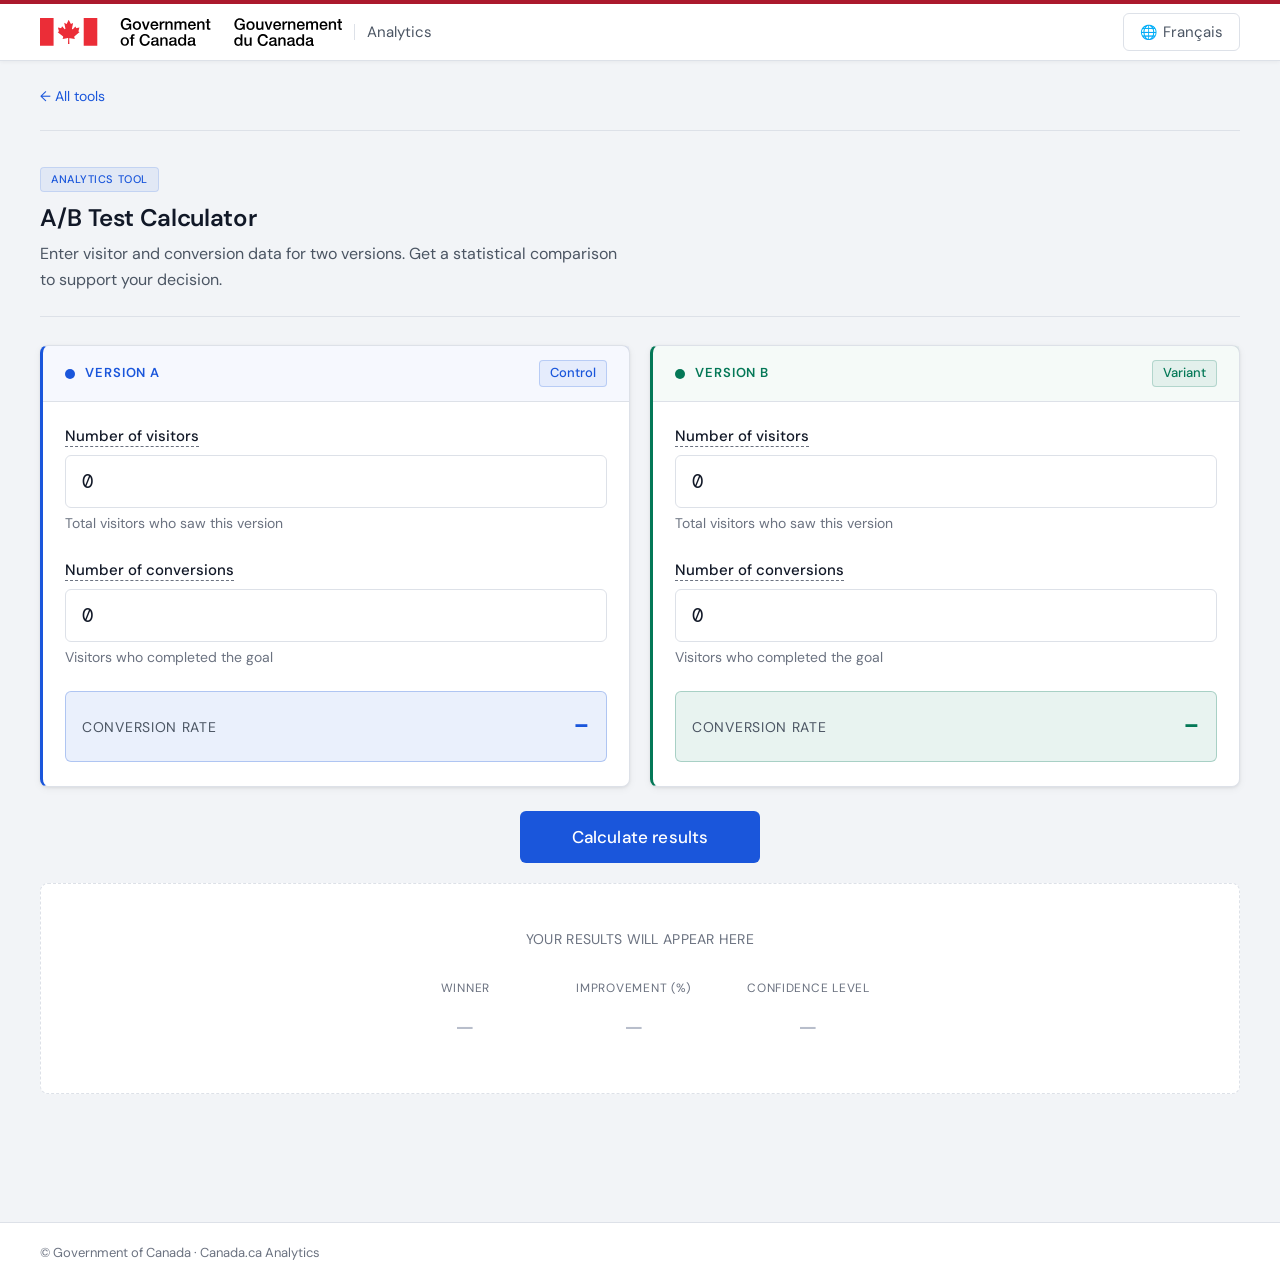
==== ab-test-calculator.html @ 102e7cdc "Added home page and improved accessibility" ====
<!doctype html>
<html lang="en" data-lang="en">
<head>
  <meta charset="utf-8"/>
  <meta name="viewport" content="width=device-width, initial-scale=1"/>
  <title>A/B Test Calculator — Canada.ca Analytics</title>
  <link rel="preconnect" href="https://fonts.googleapis.com">
  <link href="https://fonts.googleapis.com/css2?family=DM+Sans:ital,opsz,wght@0,9..40,300;0,9..40,400;0,9..40,500;0,9..40,600;0,9..40,700;1,9..40,400&family=DM+Mono:wght@400;500&display=swap" rel="stylesheet">
  <style>
    :root {
      --bg:           #f2f4f7;
      --surface:      #ffffff;
      --surface-2:    #f7f8fa;
      --surface-3:    #edf0f4;
      --border:       #dde1e8;
      --border-hover: #b8becb;
      --ink:          #111827;
      --ink-2:        #4b5563;
      --ink-3:        #6b7280;
      --brand:        #1a56db;
      --brand-dim:    rgba(26,86,219,.07);
      --brand-glow:   rgba(26,86,219,.2);
      --green:        #047857;
      --green-dim:    rgba(4,120,87,.07);
      --red:          #dc2626;
      --red-dim:      rgba(220,38,38,.07);
      --focus:        rgba(26,86,219,.25);
      --shadow-card:  0 1px 3px rgba(0,0,0,.07), 0 2px 8px rgba(0,0,0,.05);
      --tooltip-bg:   #ffffff;
      --tooltip-bdr:  #dde1e8;
      --tooltip-ink:        #4b5563;
      --tooltip-ink-strong: #111827;
      --canada-red:   #ab192d;
      --radius-sm: 4px;
      --radius-md: 6px;
      --radius-lg: 8px;
      --font:      'DM Sans', system-ui, sans-serif;
      --mono:      'DM Mono', ui-monospace, monospace;
      --tr:        140ms cubic-bezier(.2,.8,.4,1);
    }

    *, *::before, *::after { box-sizing: border-box; margin: 0; padding: 0; }
    html, body {
      background: var(--bg); color: var(--ink);
      font-family: var(--font); font-size: 18px; line-height: 1.6;
      min-height: 100vh; -webkit-font-smoothing: antialiased;
    }

    /* ── Site bar ── */
    .site-bar {
      background: var(--surface);
      border-top: 4px solid var(--canada-red);
      border-bottom: 1px solid var(--border);
      position: sticky; top: 0; z-index: 200;
      box-shadow: 0 1px 4px rgba(0,0,0,.05);
    }
    .site-bar-inner {
      padding: 0 40px;
      height: 56px; display: flex; align-items: center; justify-content: space-between; gap: 16px;
    }
    .site-wordmark { display: flex; align-items: center; gap: 12px; text-decoration: none; }
    .site-wordmark-img { height: 28px; width: auto; display: block; flex-shrink: 0; }
    .site-name-divider { width: 1px; height: 16px; background: var(--border); flex-shrink: 0; }
    .site-name-secondary { font-size: 15px; font-weight: 400; color: var(--ink-2); white-space: nowrap; }

    /* ── Layout ── */
    .container { padding: 0 40px 72px; }

    /* ── Controls ── */
    .controls { display: flex; align-items: center; gap: 8px; flex-shrink: 0; }
    .toggle-btn {
      display: inline-flex; align-items: center; gap: 6px; padding: 8px 16px;
      background: var(--surface); border: 1px solid var(--border); border-radius: var(--radius-md);
      color: var(--ink-2); font-family: var(--font); font-size: 15px; font-weight: 400;
      cursor: pointer; user-select: none; white-space: nowrap;
      transition: background var(--tr), border-color var(--tr), color var(--tr);
    }
    .toggle-btn:hover { background: var(--surface-3); border-color: var(--border-hover); color: var(--ink); }
    .toggle-btn:focus { outline: none; box-shadow: 0 0 0 3px var(--focus); }

    /* Lang label swap */
    #lang-toggle .lbl-to-fr { display: inline; }
    #lang-toggle .lbl-to-en { display: none; }
    [data-lang="fr"] #lang-toggle .lbl-to-fr { display: none; }
    [data-lang="fr"] #lang-toggle .lbl-to-en { display: inline; }

    /* ── i18n ── */
    [data-i18n-fr] { display: none !important; }
    [data-lang="fr"] [data-i18n-en] { display: none !important; }
    [data-lang="fr"] [data-i18n-fr] { display: revert !important; }

    /* ── Breadcrumb ── */
    .breadcrumb { padding: 20px 0; margin-bottom: 32px; border-bottom: 1px solid var(--border); }
    .breadcrumb a {
      font-size: 14px; font-weight: 400; color: var(--brand);
      text-decoration: none; display: inline-flex; align-items: center; gap: 5px;
    }
    .breadcrumb a:hover { text-decoration: underline; }
    .breadcrumb a:focus { outline: 2px solid var(--brand); outline-offset: 2px; border-radius: 2px; }

    /* ── Tool section ── */
    .tool-section { margin-bottom: 56px; }
    .tool-section-header {
      margin-bottom: 28px; padding-bottom: 24px;
      border-bottom: 1px solid var(--border);
    }
    .tool-tag {
      display: inline-block;
      font-size: 11px; font-weight: 500;
      color: var(--brand); background: var(--brand-dim);
      padding: 3px 10px; border-radius: var(--radius-sm);
      border: 1px solid rgba(26,86,219,.15);
      letter-spacing: .05em; text-transform: uppercase;
      margin-bottom: 12px;
    }
    .tool-section-header h1 {
      font-size: 24px; font-weight: 600; color: var(--ink);
      letter-spacing: -.015em; margin-bottom: 8px; line-height: 1.2;
    }
    .tool-section-header p {
      font-size: 16px; font-weight: 400; color: var(--ink-2);
      max-width: 580px; line-height: 1.6; margin: 0;
    }

    /* ── Card ── */
    .card {
      background: var(--surface); border: 1px solid var(--border);
      border-radius: var(--radius-lg); box-shadow: var(--shadow-card); overflow: visible;
      transition: border-color var(--tr);
    }
    .card:hover { border-color: var(--border-hover); }
    .card-header {
      display: flex; align-items: center; gap: 10px;
      padding: 16px 24px; border-bottom: 1px solid var(--border);
      background: var(--surface-2);
      border-radius: var(--radius-lg) var(--radius-lg) 0 0;
    }
    .card-icon { width: 28px; height: 28px; border-radius: var(--radius-sm); display: flex; align-items: center; justify-content: center; font-size: 14px; flex-shrink: 0; }
    .card-icon.blue  { background: var(--brand-dim); color: var(--brand); }
    .card-icon.green { background: var(--green-dim); color: var(--green); }
    .card-icon.gray  { background: var(--surface-3); color: var(--ink-2); }
    .card-title { font-size: 15px; font-weight: 500; color: var(--ink); letter-spacing: .005em; }
    .card-body { padding: 24px; }

    /* ── Grids ── */
    .versions-grid { display: grid; gap: 20px; }
    @media (min-width: 720px) { .versions-grid { grid-template-columns: 1fr 1fr; } }

    /* ── Version cards ── */
    .version-card {
      background: var(--surface); border: 1px solid var(--border);
      border-radius: var(--radius-lg); overflow: visible; box-shadow: var(--shadow-card);
      transition: border-color var(--tr);
    }
    .version-card:hover { border-color: var(--border-hover); }
    .version-card.version-a { border-left: 3px solid var(--brand); }
    .version-card.version-b { border-left: 3px solid var(--green); }
    .version-card.version-a .version-bar { background: rgba(26,86,219,.04); border-bottom: 1px solid var(--border); }
    .version-card.version-b .version-bar { background: rgba(4,120,87,.04); border-bottom: 1px solid var(--border); }
    .version-bar { padding: 14px 22px; display: flex; align-items: center; gap: 10px; }
    .version-dot { width: 10px; height: 10px; border-radius: 50%; flex-shrink: 0; }
    .version-a .version-dot { background: var(--brand); }
    .version-b .version-dot { background: var(--green); }
    .version-label { font-size: 13px; font-weight: 600; letter-spacing: .07em; text-transform: uppercase; }
    .version-a .version-label { color: var(--brand); }
    .version-b .version-label { color: var(--green); }
    .version-tag {
      margin-left: auto; font-size: 13px; font-weight: 500;
      padding: 2px 10px; border-radius: var(--radius-sm);
      border: 1px solid transparent;
    }
    .version-a .version-tag { color: var(--brand); background: var(--brand-dim); border-color: rgba(26,86,219,.22); }
    .version-b .version-tag { color: var(--green); background: var(--green-dim); border-color: rgba(4,120,87,.22); }
    .version-fields { padding: 22px 22px 24px; }

    /* ── Fields ── */
    .field { margin-bottom: 24px; }
    .field:last-child { margin-bottom: 0; }
    .field-label { display: block; font-size: 15px; font-weight: 500; color: var(--ink); margin-bottom: 7px; }
    .field-hint  { display: block; font-size: 14px; font-weight: 400; color: var(--ink-3); margin-top: 6px; line-height: 1.4; }

    input[type=number] {
      width: 100%; padding: 13px 16px;
      background: var(--surface); border: 1.5px solid var(--border);
      border-radius: var(--radius-md); color: var(--ink);
      font-family: var(--mono); font-size: 19px;
      transition: border-color var(--tr), box-shadow var(--tr), background var(--tr);
      -moz-appearance: textfield;
    }
    input[type=number]::-webkit-inner-spin-button,
    input[type=number]::-webkit-outer-spin-button { -webkit-appearance: none; }
    input[type=number]:hover { border-color: var(--border-hover); }
    input[type=number]:focus { outline: none; border-color: var(--brand); background: #fff; box-shadow: 0 0 0 3px var(--focus); }
    input[type=number].err { border-color: rgba(220,38,38,.5); background: rgba(220,38,38,.03); box-shadow: 0 0 0 3px rgba(220,38,38,.12); }

    /* ── Rate badge ── */
    .rate-badge {
      display: flex; align-items: center; justify-content: space-between;
      margin-top: 18px; padding: 12px 16px; border-radius: var(--radius-md);
    }
    .version-a .rate-badge { background: rgba(26,86,219,.09); border: 1px solid rgba(26,86,219,.28); }
    .version-b .rate-badge { background: rgba(4,120,87,.09); border: 1px solid rgba(4,120,87,.28); }
    .rate-badge-label { font-size: 14px; font-weight: 400; color: var(--ink-2); text-transform: uppercase; letter-spacing: .05em; }
    .rate-badge-value { font-family: var(--mono); font-size: 28px; font-weight: 500; letter-spacing: -.01em; }
    .version-a .rate-badge-value { color: var(--brand); }
    .version-b .rate-badge-value { color: var(--green); }

    /* ── Calculate button ── */
    .btn-calculate-wrap { margin: 24px 0; text-align: center; }
    .btn-calculate {
      display: inline-flex; align-items: center; gap: 8px;
      padding: 15px 52px; background: var(--brand); color: #fff;
      border: none; border-radius: var(--radius-md);
      font-family: var(--font); font-size: 17px; font-weight: 500;
      cursor: pointer; letter-spacing: .01em;
      transition: background var(--tr), box-shadow var(--tr), transform 80ms;
    }
    .btn-calculate:hover { background: #1446b8; box-shadow: 0 2px 12px rgba(26,86,219,.3); }
    .btn-calculate:active { transform: scale(.98); }
    .btn-calculate:focus { outline: none; box-shadow: 0 0 0 3px var(--focus); }

    /* ── Results placeholder ── */
    .results-placeholder {
      background: var(--surface); border: 1px dashed var(--border);
      border-radius: var(--radius-lg); padding: 44px 32px; text-align: center;
    }
    .placeholder-title { font-size: 14px; font-weight: 400; color: var(--ink-3); margin-bottom: 28px; letter-spacing: .02em; text-transform: uppercase; }
    .placeholder-metrics { display: flex; justify-content: center; gap: 56px; flex-wrap: wrap; }
    .placeholder-metric { display: flex; flex-direction: column; align-items: center; gap: 10px; min-width: 110px; }
    .pm-label { font-size: 12px; font-weight: 400; color: var(--ink-3); text-transform: uppercase; letter-spacing: .06em; }
    .pm-value { font-family: var(--mono); font-size: 26px; font-weight: 400; color: var(--border-hover); }

    /* ── Winner block ── */
    .winner-block { border-radius: var(--radius-md); padding: 18px 22px; margin-bottom: 20px; display: flex; align-items: flex-start; gap: 16px; }
    .winner-block.tie            { background: var(--surface-3); border: 1px solid var(--border); }
    .winner-block.version-a-wins { background: var(--brand-dim); border: 1px solid rgba(26,86,219,.2); }
    .winner-block.version-b-wins { background: var(--green-dim); border: 1px solid rgba(4,120,87,.2); }
    .winner-icon { font-size: 24px; flex-shrink: 0; margin-top: 2px; }
    .winner-name { font-size: 19px; font-weight: 600; color: var(--ink); line-height: 1.3; }
    .winner-desc { font-size: 15px; font-weight: 400; color: var(--ink-2); margin-top: 4px; }

    /* ── Result rows ── */
    .result-row { display: flex; align-items: center; justify-content: space-between; padding: 15px 0; border-bottom: 1px solid var(--border); gap: 16px; }
    .result-row:last-child { border-bottom: none; }
    .result-key { font-size: 15px; font-weight: 400; color: var(--ink-2); flex-shrink: 0; }
    .result-val { font-family: var(--mono); font-size: 19px; color: var(--ink); font-weight: 400; text-align: right; }
    .result-val.positive { color: var(--green); }
    .result-val.negative { color: var(--red); }

    /* ── Advanced details ── */
    .adv-details { margin-top: 4px; border-top: 1px solid var(--border); }
    .adv-details summary {
      display: flex; align-items: center; gap: 8px;
      font-size: 14px; font-weight: 400; color: var(--ink-3);
      cursor: pointer; padding: 16px 0 0;
      list-style: none; user-select: none; transition: color var(--tr);
    }
    .adv-details summary::-webkit-details-marker { display: none; }
    .adv-details summary::before { content: '▶'; font-size: 9px; transition: transform var(--tr); display: inline-block; }
    .adv-details[open] summary::before { transform: rotate(90deg); }
    .adv-details summary:hover { color: var(--ink-2); }
    .adv-details summary:focus { outline: none; color: var(--brand); }

    /* ── Stat grid ── */
    .stat-grid { display: grid; grid-template-columns: 1fr 1fr; gap: 1px; background: var(--border); border-radius: var(--radius-md); overflow: hidden; margin-top: 14px; }
    .stat-cell { background: var(--surface-2); padding: 16px 18px; transition: background var(--tr); }
    .stat-cell:hover { background: var(--surface-3); }
    .stat-cell-label { font-size: 13px; font-weight: 400; color: var(--ink-3); letter-spacing: .05em; margin-bottom: 6px; text-transform: uppercase; }
    .stat-cell-value { font-family: var(--mono); font-size: 17px; font-weight: 400; color: var(--ink); }

    /* ── Interpretation table ── */
    .interp-table { width: 100%; border-collapse: collapse; min-width: 640px; }
    .interp-table thead th { padding: 12px 16px; text-align: left; font-size: 11px; font-weight: 500; letter-spacing: .06em; text-transform: uppercase; color: var(--ink-3); border-bottom: 2px solid var(--border); background: var(--surface-2); }
    .interp-table tbody tr { border-bottom: 1px solid var(--border); transition: background var(--tr); }
    .interp-table tbody tr:last-child { border-bottom: none; }
    .interp-table tbody tr:hover { background: var(--surface-2); }
    .interp-table td { padding: 14px 16px; vertical-align: top; font-size: 15px; color: var(--ink-2); line-height: 1.55; }
    .interp-table td:first-child { font-family: var(--mono); font-size: 17px; font-weight: 500; color: var(--ink); white-space: nowrap; width: 72px; }
    .interp-table td:nth-child(2) { width: 160px; }
    .tsig { display: inline-flex; align-items: center; gap: 6px; font-family: var(--font); font-size: 14px; font-weight: 500; }
    .tsig.ok { color: var(--green); }
    .tsig.no { color: var(--red); }
    .tsig::before { content: ''; width: 7px; height: 7px; border-radius: 50%; background: currentColor; flex-shrink: 0; }

    /* ── Tooltips ── */
    .tt { position: relative; border-bottom: 1px dashed var(--ink-3); cursor: help; }
    .tt:focus { outline: 2px solid var(--brand); border-radius: 2px; }
    .tooltip { position: absolute; left: 0; top: calc(100% + 8px); background: var(--tooltip-bg); border: 1px solid var(--tooltip-bdr); border-radius: var(--radius-md); padding: 12px 14px; max-width: 340px; min-width: 220px; width: max-content; font-size: 13px; line-height: 1.6; color: var(--tooltip-ink); box-shadow: 0 4px 16px rgba(0,0,0,.1); z-index: 100; display: none; white-space: normal; font-family: var(--font); }
    .tooltip .title { font-weight: 600; color: var(--tooltip-ink-strong); display: block; margin-bottom: 4px; font-size: 13px; }
    .tooltip::before { content: ''; position: absolute; left: 12px; top: -5px; width: 8px; height: 8px; background: var(--tooltip-bg); border-left: 1px solid var(--tooltip-bdr); border-top: 1px solid var(--tooltip-bdr); transform: rotate(45deg); }
    .tooltip[data-show="true"] { display: block; }
    @media (max-width: 520px) { .tooltip { max-width: 88vw; } }

    /* ── Spacing ── */
    .section { margin-bottom: 20px; }

    /* ── Site footer ── */
    .site-footer { background: var(--surface); border-top: 1px solid var(--border); }
    .site-footer-inner { padding: 20px 40px; display: flex; align-items: center; justify-content: space-between; gap: 12px; flex-wrap: wrap; }
    .footer-copy { font-size: 13px; font-weight: 400; color: var(--ink-3); }

    /* ── Flash ── */
    @keyframes flash { 0%{opacity:.2} 100%{opacity:1} }
    .updated { animation: flash .3s ease; }
  </style>
</head>
<body>

  <!-- ══ Site bar ══ -->
  <div class="site-bar" role="banner">
    <div class="site-bar-inner">
      <a href="index.html" class="site-wordmark">
        <img src="sig-blk-en.svg" alt="Government of Canada" class="site-wordmark-img"/>
        <span class="site-name-divider" aria-hidden="true"></span>
        <span class="site-name-secondary" data-i18n-en>Analytics</span>
        <span class="site-name-secondary" data-i18n-fr>Analytique</span>
      </a>
      <div class="controls">
        <button class="toggle-btn" id="lang-toggle" aria-label="Changer de langue / Switch language">
          <span style="font-size:14px">🌐</span>
          <span class="lbl-to-fr">Français</span>
          <span class="lbl-to-en">English</span>
        </button>
      </div>
    </div>
  </div>

  <!-- ══ Main content ══ -->
  <div class="container">

    <nav class="breadcrumb" aria-label="Breadcrumb">
      <a href="index.html" data-i18n-en>← All tools</a>
      <a href="index.html" data-i18n-fr>← Tous les outils</a>
    </nav>

    <!-- ══ Tool: A/B Test Calculator ══ -->
    <div class="tool-section" id="ab-test-calculator">

      <div class="tool-section-header">
        <span class="tool-tag" data-i18n-en>Analytics tool</span>
        <span class="tool-tag" data-i18n-fr>Outil d'analyse</span>
        <h1 data-i18n-en>A/B Test Calculator</h1>
        <h1 data-i18n-fr>Calculateur de test A/B</h1>
        <p data-i18n-en>Enter visitor and conversion data for two versions. Get a statistical comparison to support your decision.</p>
        <p data-i18n-fr>Saisissez les données de visiteurs et de conversions pour deux versions. Obtenez une comparaison statistique pour appuyer votre décision.</p>
      </div>

      <!-- ══ Inputs ══ -->
      <section class="section versions-grid">

        <!-- Version A (Control) -->
        <div class="version-card version-a">
          <div class="version-bar">
            <span class="version-dot"></span>
            <span class="version-label">Version A</span>
            <span class="version-tag" data-i18n-en>Control</span>
            <span class="version-tag" data-i18n-fr>Témoin</span>
          </div>
          <div class="version-fields">
            <div class="field">
              <label class="field-label" for="visA">
                <span class="tt" tabindex="0"
                  data-tip-title-en="Number of visitors"  data-tip-en="Total number of users who saw this version of the page."
                  data-tip-title-fr="Nombre de visiteurs" data-tip-fr="Nombre total d'utilisateurs ayant vu cette version de la page.">
                  <span data-i18n-en>Number of visitors</span><span data-i18n-fr>Nombre de visiteurs</span>
                </span>
              </label>
              <input id="visA" name="visA" type="number" inputmode="numeric" min="0" step="1" value="0"/>
              <span class="field-hint" data-i18n-en>Total visitors who saw this version</span>
              <span class="field-hint" data-i18n-fr>Total des visiteurs ayant vu cette version</span>
            </div>
            <div class="field">
              <label class="field-label" for="convA">
                <span class="tt" tabindex="0"
                  data-tip-title-en="Number of conversions" data-tip-en="Number of users who completed the goal — for example, a click, sign-up, or purchase."
                  data-tip-title-fr="Nombre de conversions" data-tip-fr="Nombre d'utilisateurs ayant atteint l'objectif — par exemple, un clic, une inscription ou un achat.">
                  <span data-i18n-en>Number of conversions</span><span data-i18n-fr>Nombre de conversions</span>
                </span>
              </label>
              <input id="convA" name="convA" type="number" inputmode="numeric" min="0" step="1" value="0"/>
              <span class="field-hint" data-i18n-en>Visitors who completed the goal</span>
              <span class="field-hint" data-i18n-fr>Visiteurs ayant atteint l'objectif</span>
            </div>
            <div class="rate-badge">
              <span class="rate-badge-label" data-i18n-en>Conversion rate</span>
              <span class="rate-badge-label" data-i18n-fr>Taux de conversion</span>
              <span class="rate-badge-value" id="rateA" aria-live="polite">–</span>
            </div>
          </div>
        </div>

        <!-- Version B (Variant) -->
        <div class="version-card version-b">
          <div class="version-bar">
            <span class="version-dot"></span>
            <span class="version-label">Version B</span>
            <span class="version-tag" data-i18n-en>Variant</span>
            <span class="version-tag" data-i18n-fr>Variante</span>
          </div>
          <div class="version-fields">
            <div class="field">
              <label class="field-label" for="visB">
                <span class="tt" tabindex="0"
                  data-tip-title-en="Number of visitors"  data-tip-en="Total number of users who saw this version of the page."
                  data-tip-title-fr="Nombre de visiteurs" data-tip-fr="Nombre total d'utilisateurs ayant vu cette version de la page.">
                  <span data-i18n-en>Number of visitors</span><span data-i18n-fr>Nombre de visiteurs</span>
                </span>
              </label>
              <input id="visB" name="visB" type="number" inputmode="numeric" min="0" step="1" value="0"/>
              <span class="field-hint" data-i18n-en>Total visitors who saw this version</span>
              <span class="field-hint" data-i18n-fr>Total des visiteurs ayant vu cette version</span>
            </div>
            <div class="field">
              <label class="field-label" for="convB">
                <span class="tt" tabindex="0"
                  data-tip-title-en="Number of conversions" data-tip-en="Number of users who completed the goal — for example, a click, sign-up, or purchase."
                  data-tip-title-fr="Nombre de conversions" data-tip-fr="Nombre d'utilisateurs ayant atteint l'objectif — par exemple, un clic, une inscription ou un achat.">
                  <span data-i18n-en>Number of conversions</span><span data-i18n-fr>Nombre de conversions</span>
                </span>
              </label>
              <input id="convB" name="convB" type="number" inputmode="numeric" min="0" step="1" value="0"/>
              <span class="field-hint" data-i18n-en>Visitors who completed the goal</span>
              <span class="field-hint" data-i18n-fr>Visiteurs ayant atteint l'objectif</span>
            </div>
            <div class="rate-badge">
              <span class="rate-badge-label" data-i18n-en>Conversion rate</span>
              <span class="rate-badge-label" data-i18n-fr>Taux de conversion</span>
              <span class="rate-badge-value" id="rateB" aria-live="polite">–</span>
            </div>
          </div>
        </div>
      </section>

      <!-- ══ Calculate button ══ -->
      <div class="btn-calculate-wrap section">
        <button class="btn-calculate" id="calc-btn" type="button">
          <span data-i18n-en>Calculate results</span>
          <span data-i18n-fr>Calculer les résultats</span>
        </button>
      </div>

      <!-- ══ Results placeholder ══ -->
      <div id="results-placeholder" class="section results-placeholder">
        <p class="placeholder-title" data-i18n-en>Your results will appear here</p>
        <p class="placeholder-title" data-i18n-fr>Vos résultats s'afficheront ici</p>
        <div class="placeholder-metrics">
          <div class="placeholder-metric">
            <span class="pm-label" data-i18n-en>Winner</span>
            <span class="pm-label" data-i18n-fr>Gagnant</span>
            <span class="pm-value">—</span>
          </div>
          <div class="placeholder-metric">
            <span class="pm-label" data-i18n-en>Improvement (%)</span>
            <span class="pm-label" data-i18n-fr>Amélioration (%)</span>
            <span class="pm-value">—</span>
          </div>
          <div class="placeholder-metric">
            <span class="pm-label" data-i18n-en>Confidence level</span>
            <span class="pm-label" data-i18n-fr>Niveau de confiance</span>
            <span class="pm-value">—</span>
          </div>
        </div>
      </div>

      <!-- ══ Results area ══ -->
      <div id="results-area" style="display:none">

        <section class="section card">
          <div class="card-header">
            <div class="card-icon blue">▲</div>
            <span class="card-title" data-i18n-en>Results summary</span>
            <span class="card-title" data-i18n-fr>Résumé des résultats</span>
          </div>
          <div class="card-body">
            <div class="winner-block tie" id="winner-block">
              <span class="winner-icon" id="winner-icon">⚖️</span>
              <div>
                <div class="winner-name" id="winner" aria-live="polite">–</div>
                <div class="winner-desc" id="winner-desc">–</div>
              </div>
            </div>
            <div class="result-row">
              <span class="result-key">
                <span class="tt" tabindex="0"
                  data-tip-title-en="Relative improvement"
                  data-tip-en="How much better (or worse) Version B performs compared to Version A. Formula: (Rate B − Rate A) ÷ Rate A × 100."
                  data-tip-title-fr="Amélioration relative"
                  data-tip-fr="Dans quelle mesure la version B performe mieux (ou moins bien) que la version A. Formule : (Taux B − Taux A) ÷ Taux A × 100.">
                  <span data-i18n-en>Relative improvement</span>
                  <span data-i18n-fr>Amélioration relative</span>
                </span>
              </span>
              <span class="result-val" id="improve" aria-live="polite">–</span>
            </div>
            <div class="result-row">
              <span class="result-key">
                <span class="tt" tabindex="0"
                  data-tip-title-en="Absolute difference (percentage points)"
                  data-tip-en="The raw gap between conversion rates. Example: if Version A converts at 5% and Version B at 7%, the absolute difference is +2.00 pp."
                  data-tip-title-fr="Différence absolue (points de pourcentage)"
                  data-tip-fr="L'écart brut entre les taux de conversion. Exemple : si la version A convertit à 5 % et la version B à 7 %, la différence absolue est de +2,00 pp.">
                  <span data-i18n-en>Absolute difference</span>
                  <span data-i18n-fr>Différence absolue</span>
                </span>
              </span>
              <span class="result-val" id="abs-diff" aria-live="polite">–</span>
            </div>
            <details class="adv-details">
              <summary>
                <span data-i18n-en>&nbsp;Advanced details</span>
                <span data-i18n-fr>&nbsp;Détails avancés</span>
              </summary>
              <div class="stat-grid">
                <div class="stat-cell">
                  <div class="stat-cell-label">
                    <span class="tt" tabindex="0"
                      data-tip-title-en="Pooled proportion"
                      data-tip-en="Combined conversion rate across both groups. Used internally to calculate the test statistic."
                      data-tip-title-fr="Proportion groupée"
                      data-tip-fr="Taux de conversion combiné des deux groupes. Utilisé en interne pour calculer la statistique de test.">
                      <span data-i18n-en>Pooled proportion</span><span data-i18n-fr>Proportion groupée</span>
                    </span>
                  </div>
                  <div class="stat-cell-value" id="pooled" aria-live="polite">–</div>
                </div>
                <div class="stat-cell">
                  <div class="stat-cell-label">
                    <span class="tt" tabindex="0"
                      data-tip-title-en="Standard error"
                      data-tip-en="How much random variation we expect in the difference between the two conversion rates."
                      data-tip-title-fr="Erreur standard"
                      data-tip-fr="La variation aléatoire attendue dans la différence entre les deux taux de conversion.">
                      <span data-i18n-en>Standard error</span><span data-i18n-fr>Erreur standard</span>
                    </span>
                  </div>
                  <div class="stat-cell-value" id="se" aria-live="polite">–</div>
                </div>
                <div class="stat-cell">
                  <div class="stat-cell-label">
                    <span class="tt" tabindex="0"
                      data-tip-title-en="Z‑score"
                      data-tip-en="How many standard errors the observed difference is from zero. A larger absolute value means a more reliable result."
                      data-tip-title-fr="Score Z"
                      data-tip-fr="Le nombre d'erreurs standard qui séparent la différence observée de zéro. Une valeur absolue plus grande signifie un résultat plus fiable.">
                      <span data-i18n-en>Z‑score</span><span data-i18n-fr>Score Z</span>
                    </span>
                  </div>
                  <div class="stat-cell-value" id="z" aria-live="polite">–</div>
                </div>
                <div class="stat-cell">
                  <div class="stat-cell-label">
                    <span class="tt" tabindex="0"
                      data-tip-title-en="P‑value"
                      data-tip-en="The chance that a difference this large happened randomly. Below 0.05 is generally considered reliable."
                      data-tip-title-fr="Valeur p"
                      data-tip-fr="La probabilité que cette différence soit due au hasard. En dessous de 0,05 est généralement considéré comme fiable.">
                      <span data-i18n-en>P‑value</span><span data-i18n-fr>Valeur p</span>
                    </span>
                  </div>
                  <div class="stat-cell-value" id="p" aria-live="polite">–</div>
                </div>
              </div>
            </details>
          </div>
        </section>

        <section class="section card">
          <div class="card-header">
            <div class="card-icon green">✓</div>
            <span class="card-title" data-i18n-en>Are my results statistically significant?</span>
            <span class="card-title" data-i18n-fr>Mes résultats sont-ils statistiquement significatifs ?</span>
          </div>
          <div style="overflow-x:auto">
            <table class="interp-table" aria-describedby="interphelp">
              <thead>
                <tr>
                  <th scope="col">
                    <span class="tt" tabindex="0"
                      data-tip-title-en="Confidence level"
                      data-tip-en="How certain you want to be that the difference is real and not due to chance."
                      data-tip-title-fr="Niveau de confiance"
                      data-tip-fr="À quel point vous voulez être certain que la différence est réelle et non due au hasard.">
                      <span data-i18n-en>Confidence</span><span data-i18n-fr>Confiance</span>
                    </span>
                  </th>
                  <th scope="col"><span data-i18n-en>Reliable?</span><span data-i18n-fr>Fiable ?</span></th>
                  <th scope="col"><span data-i18n-en>What it means</span><span data-i18n-fr>Ce que cela signifie</span></th>
                  <th scope="col"><span data-i18n-en>When to use it</span><span data-i18n-fr>Quand l'utiliser</span></th>
                  <th scope="col"><span data-i18n-en>Guidance</span><span data-i18n-fr>Conseils</span></th>
                </tr>
              </thead>
              <tbody id="tbody"></tbody>
            </table>
          </div>
          <div style="padding:13px 18px;border-top:1px solid var(--border)">
            <p id="interphelp" style="font-size:13px;color:var(--ink-3);line-height:1.6">
              <span data-i18n-en>Confidence level tells you how certain you can be that the difference is real. At 95% confidence, there is only a 5% chance the result happened by chance.</span>
              <span data-i18n-fr>Le niveau de confiance indique à quel point vous pouvez être certain que la différence est réelle. À 95 % de confiance, il n'y a que 5 % de chance que le résultat soit dû au hasard.</span>
            </p>
          </div>
        </section>

      </div><!-- /results-area -->

    </div><!-- /tool-section -->

  </div><!-- /container -->

  <footer class="site-footer" role="contentinfo">
    <div class="site-footer-inner">
      <span class="footer-copy" data-i18n-en>© Government of Canada · Canada.ca Analytics</span>
      <span class="footer-copy" data-i18n-fr>© Gouvernement du Canada · Analytique Canada.ca</span>
    </div>
  </footer>

<script>
  const STRINGS = {
    en: {
      tie:        'Tie — no clear winner',
      vA:         'Version A (Control) leads',
      vB:         'Version B (Variant) leads',
      awaitDesc:  'Enter your data and click Calculate',
      higherRate: p => `${p}% higher conversion rate`,
      lowerRate:  p => `${p}% lower conversion rate`,
      equalRate:  'Same conversion rate',
      tsigYes:    () => 'Reliable',
      tsigNo:     () => 'Not reliable',
      whoA:       'Version A (Control) has a higher conversion rate.',
      whoB:       'Version B (Variant) has a higher conversion rate.',
      whoTie:     'Both versions have the same conversion rate.',
      rowSig: (c, chance, who) =>
        `At ${c}% confidence, there is only a ${chance}% chance this difference happened by chance. Your results are strong enough to act on. ${who}`,
      rowNot: (c, chance) =>
        `At ${c}% confidence, there is still a ${chance}% chance this difference happened by chance. Collect more data before deciding.`,
      rec:   { 80:'Quick or low-stakes tests', 90:'Most routine A/B tests', 95:'Important decisions', 99:'High-impact or high-risk changes' },
      guide: {
        80: 'You accept a 20% chance the result is random. Good for fast, directional tests where the cost of being wrong is low.',
        90: 'A reliable balance of speed and confidence. A common choice for everyday experiments.',
        95: 'The standard for most web experiments. Only a 5% chance the result is due to chance.',
        99: 'Use when a wrong decision would be costly or hard to reverse. Requires more data to reach this threshold.',
      },
    },
    fr: {
      tie:        'Égalité — pas de gagnant clair',
      vA:         'Version A (Témoin) en tête',
      vB:         'Version B (Variante) en tête',
      awaitDesc:  'Entrez vos données et cliquez sur Calculer',
      higherRate: p => `Taux de conversion ${p} % plus élevé`,
      lowerRate:  p => `Taux de conversion ${p} % plus bas`,
      equalRate:  'Même taux de conversion',
      tsigYes:    () => 'Fiable',
      tsigNo:     () => 'Non fiable',
      whoA:       'La version A (Témoin) a un taux de conversion plus élevé.',
      whoB:       'La version B (Variante) a un taux de conversion plus élevé.',
      whoTie:     'Les deux versions ont le même taux de conversion.',
      rowSig: (c, chance, who) =>
        `À ${c} % de confiance, il n'y a que ${chance} % de chance que cette différence soit due au hasard. Vos résultats sont fiables. ${who}`,
      rowNot: (c, chance) =>
        `À ${c} % de confiance, il y a encore ${chance} % de chance que cette différence soit due au hasard. Collectez plus de données avant de décider.`,
      rec:   { 80:'Tests rapides ou à faible risque', 90:'La plupart des tests A/B courants', 95:'Décisions importantes', 99:'Changements à fort impact ou à risque élevé' },
      guide: {
        80: 'Vous acceptez 20 % de chance que le résultat soit aléatoire. Bon pour des tests rapides où le coût d\'une erreur est faible.',
        90: 'Un bon équilibre entre rapidité et confiance pour les tests courants.',
        95: 'La norme pour la plupart des expériences web. Seulement 5 % de chance que le résultat soit dû au hasard.',
        99: 'À utiliser quand une mauvaise décision serait coûteuse. Nécessite plus de données.',
      },
    }
  };

  const html = document.documentElement;
  const $    = s => document.querySelector(s);
  const lang = () => html.getAttribute('data-lang') || 'en';
  const s    = () => STRINGS[lang()];
  const fmtPct = (x, dp=2) => isFinite(x) ? (100*x).toFixed(dp) + '%' : '—';

  /* ── Apply saved language preference ── */
  (function() {
    const saved = localStorage.getItem('ca-analytics-lang');
    if (saved && saved !== lang()) {
      html.setAttribute('data-lang', saved);
      html.setAttribute('lang', saved);
    }
  })();

  function flash(el) {
    if (!el) return;
    el.classList.remove('updated'); void el.offsetWidth; el.classList.add('updated');
  }

  function updateRates() {
    const nA = Number($('#visA').value), xA = Number($('#convA').value);
    const nB = Number($('#visB').value), xB = Number($('#convB').value);
    const pA = (nA > 0 && xA <= nA && xA >= 0) ? xA / nA : NaN;
    const pB = (nB > 0 && xB <= nB && xB >= 0) ? xB / nB : NaN;
    const rA = $('#rateA'), rB = $('#rateB');
    const newA = fmtPct(pA), newB = fmtPct(pB);
    if (rA.textContent !== newA) { rA.textContent = newA; flash(rA); }
    if (rB.textContent !== newB) { rB.textContent = newB; flash(rB); }
  }

  ['visA','convA','visB','convB'].forEach(id => {
    document.getElementById(id).addEventListener('input', updateRates);
  });

  function wireHoverTooltips() {
    document.querySelectorAll('.tt').forEach(el => {
      let tip;
      const show = () => {
        const L = lang();
        const title = el.getAttribute(`data-tip-title-${L}`) || el.getAttribute('data-tip-title-en') || 'Help';
        const text  = el.getAttribute(`data-tip-${L}`)       || el.getAttribute('data-tip-en')       || '';
        if (!tip) { tip = document.createElement('div'); tip.className = 'tooltip'; el.appendChild(tip); }
        tip.innerHTML = `<span class="title">${title}</span>${text}`;
        tip.setAttribute('data-show', 'true');
      };
      const hide = () => { if (tip) tip.setAttribute('data-show', 'false'); };
      el.addEventListener('mouseenter', show);
      el.addEventListener('mouseleave', hide);
      el.addEventListener('focus',      show);
      el.addEventListener('blur',       hide);
      el.addEventListener('keydown', e => { if (e.key === 'Escape') hide(); });
    });
  }

  $('#lang-toggle').addEventListener('click', () => {
    const isFr = lang() === 'fr';
    const newLang = isFr ? 'en' : 'fr';
    html.setAttribute('data-lang', newLang);
    html.setAttribute('lang', newLang);
    localStorage.setItem('ca-analytics-lang', newLang);
    if (document.getElementById('results-area').style.display !== 'none') compute();
  });

  function phi(x) {
    const b1=0.319381530,b2=-0.356563782,b3=1.781477937,b4=-1.821255978,b5=1.330274429,p=0.2316419,c=0.39894228;
    const t=1/(1+p*Math.abs(x)),z=c*Math.exp(-x*x/2)*((((b5*t+b4)*t+b3)*t+b2)*t+b1)*t,r=1-z;
    return x>=0 ? r : 1-r;
  }

  function compute() {
    const nA=Number($('#visA').value), xA=Number($('#convA').value),
          nB=Number($('#visB').value), xB=Number($('#convB').value);
    const errA = xA > nA || nA < 0 || xA < 0;
    const errB = xB > nB || nB < 0 || xB < 0;
    ['visA','convA','visB','convB'].forEach((id,i) => $('#'+id).classList.toggle('err', i<2 ? errA : errB));
    if (errA || errB) {
      ['#rateA','#rateB','#improve','#abs-diff','#pooled','#se','#z','#p']
        .forEach(id => $(id) && ($(id).textContent = '—'));
      $('#winner-desc').textContent = s().awaitDesc;
      $('#tbody').innerHTML = '';
      return;
    }
    const pA = nA > 0 ? xA / nA : NaN;
    const pB = nB > 0 ? xB / nB : NaN;
    $('#rateA').textContent = fmtPct(pA); flash($('#rateA'));
    $('#rateB').textContent = fmtPct(pB); flash($('#rateB'));
    const lift    = (isFinite(pA) && pA > 0 && isFinite(pB)) ? (pB - pA) / pA : NaN;
    const absDiff = (isFinite(pA) && isFinite(pB)) ? pB - pA : NaN;
    const improveEl = $('#improve'), absDiffEl = $('#abs-diff');
    if (isFinite(lift)) {
      improveEl.textContent = (lift > 0 ? '+' : '') + (100*lift).toFixed(2) + '%';
      improveEl.className = 'result-val' + (lift > 0 ? ' positive' : lift < 0 ? ' negative' : '');
    } else { improveEl.textContent = '—'; improveEl.className = 'result-val'; }
    if (isFinite(absDiff)) {
      absDiffEl.textContent = (absDiff >= 0 ? '+' : '') + (absDiff*100).toFixed(2) + ' pp';
      absDiffEl.className = 'result-val' + (absDiff > 0 ? ' positive' : absDiff < 0 ? ' negative' : '');
    } else { absDiffEl.textContent = '—'; absDiffEl.className = 'result-val'; }
    flash(improveEl); flash(absDiffEl);
    const pooled = (nA+nB) > 0 ? (xA+xB)/(nA+nB) : NaN;
    const se     = (isFinite(pooled) && pooled > 0 && pooled < 1 && nA > 0 && nB > 0)
                   ? Math.sqrt(pooled*(1-pooled)*(1/nA+1/nB)) : NaN;
    const z      = (isFinite(se) && se > 0 && isFinite(pA) && isFinite(pB)) ? (pB-pA)/se : 0;
    const pval   = isFinite(z) ? 2*(1-phi(Math.abs(z))) : NaN;
    [$('#pooled'),$('#se'),$('#z'),$('#p')].forEach(flash);
    $('#pooled').textContent = fmtPct(pooled);
    $('#se').textContent     = isFinite(se)   ? se.toFixed(4)   : '—';
    $('#z').textContent      = isFinite(z)    ? z.toFixed(2)    : '—';
    $('#p').textContent      = isFinite(pval) ? pval.toFixed(4) : '—';
    const S = s(), isTie = !isFinite(pA)||!isFinite(pB)||pA===pB, aWins = !isTie&&pA>pB;
    $('#winner-block').className = 'winner-block '+(isTie?'tie':(aWins?'version-a-wins':'version-b-wins'));
    $('#winner-icon').textContent = isTie?'⚖️':(aWins?'🔵':'🟢');
    $('#winner').textContent = isTie?S.tie:(aWins?S.vA:S.vB);
    const pct = isFinite(lift) ? Math.abs(100*lift).toFixed(2) : null;
    $('#winner-desc').textContent = pct ? (lift>=0?S.higherRate(pct):S.lowerRate(pct)) : S.equalRate;
    const tbody = $('#tbody');
    tbody.innerHTML = '';
    for (const conf of [0.80,0.90,0.95,0.99]) {
      const chance=1-conf, pct100=Math.round(conf*100), chance100=Math.round(chance*100);
      const significant = isFinite(pval) && pval < chance;
      const who = isTie?S.whoTie:(aWins?S.whoA:S.whoB);
      const tr=document.createElement('tr');
      const td1=document.createElement('td'); td1.textContent=`${pct100}%`;
      const td2=document.createElement('td');
      td2.innerHTML=significant?`<span class="tsig ok">${S.tsigYes()}</span>`:`<span class="tsig no">${S.tsigNo()}</span>`;
      const td3=document.createElement('td'); td3.textContent=significant?S.rowSig(pct100,chance100,who):S.rowNot(pct100,chance100);
      const td4=document.createElement('td'); td4.textContent=S.rec[pct100];
      const td5=document.createElement('td'); td5.textContent=S.guide[pct100];
      tr.append(td1,td2,td3,td4,td5); tbody.appendChild(tr);
    }
  }

  $('#calc-btn').addEventListener('click', () => {
    compute();
    const area=document.getElementById('results-area'), ph=document.getElementById('results-placeholder');
    area.style.display='block'; ph.style.display='none';
    area.scrollIntoView({behavior:'smooth',block:'start'});
  });

  wireHoverTooltips();
</script>
</body>
</html>
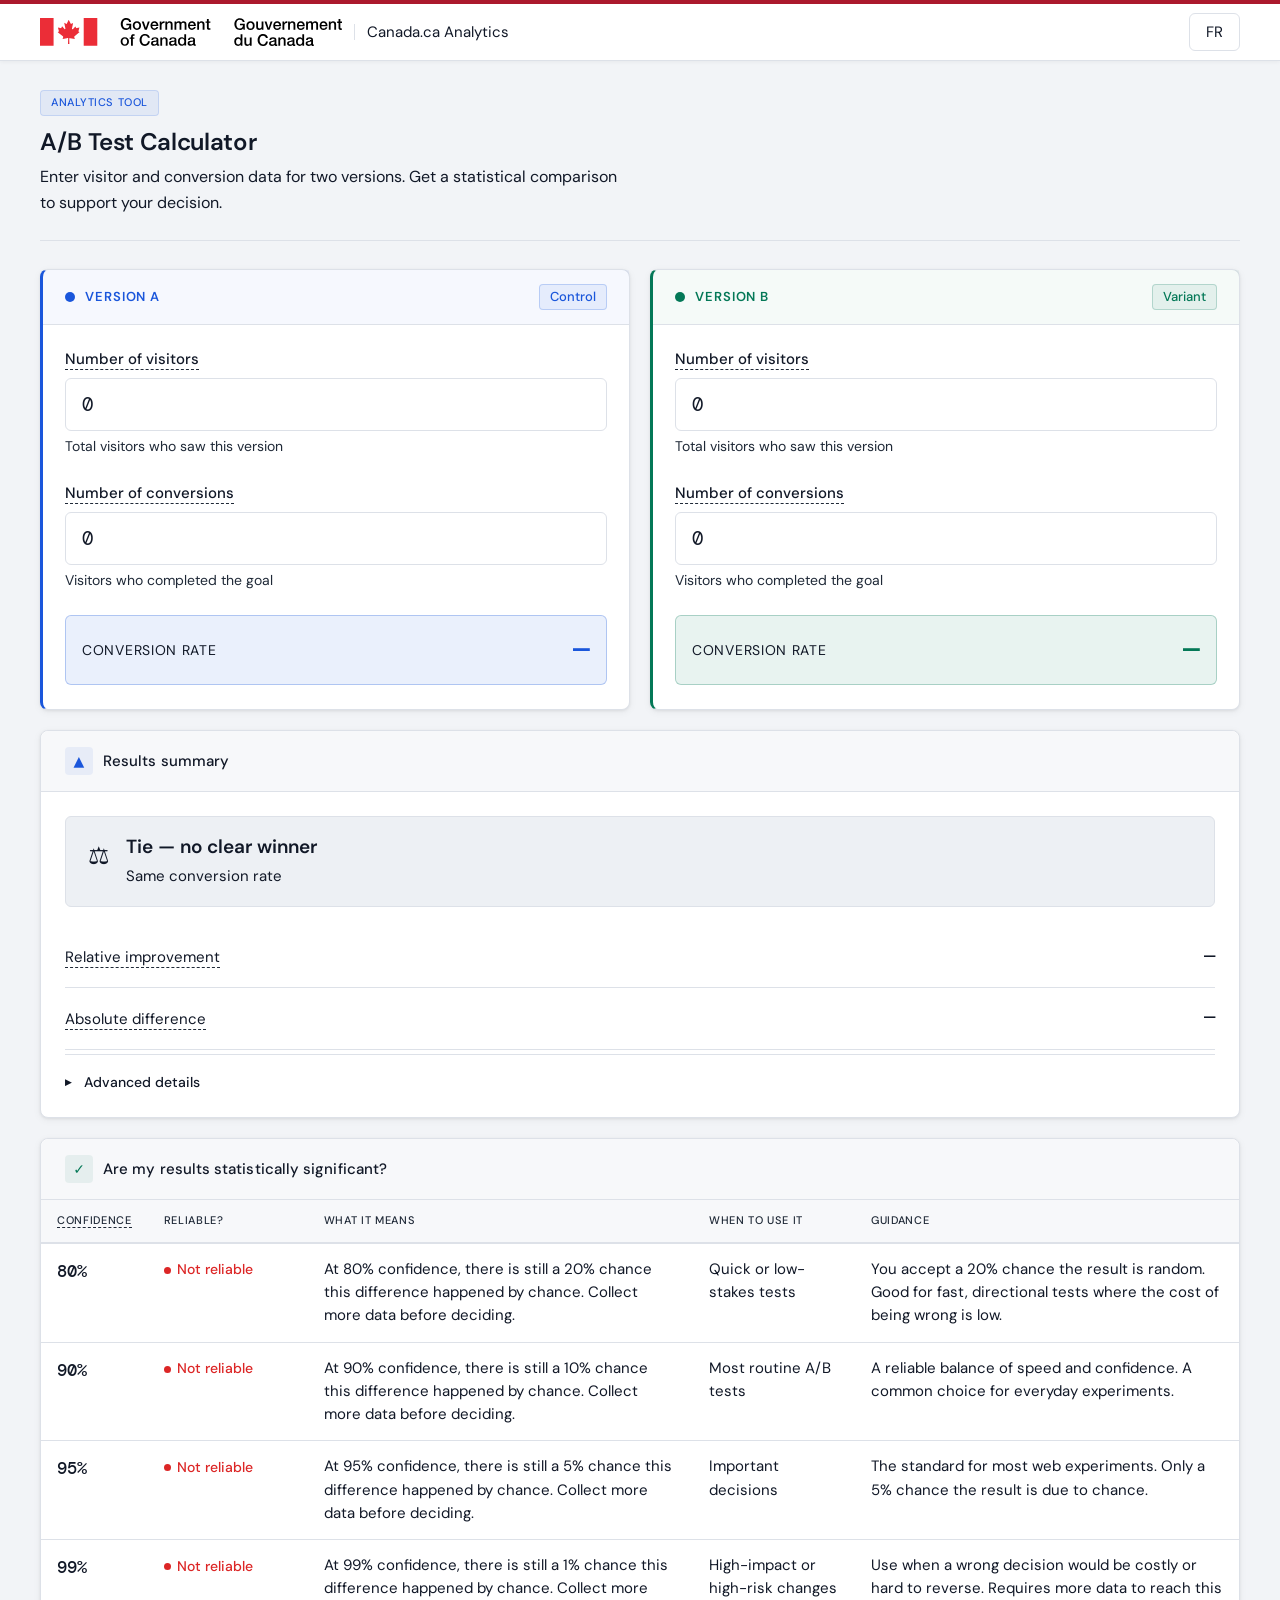
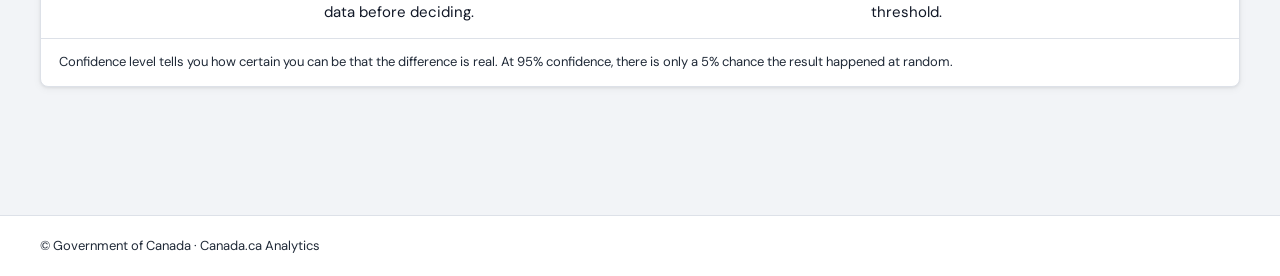
==== commit 2dda531f: "increased accessibility and functionality" ====
--- a/ab-test-calculator.html
+++ b/ab-test-calculator.html
@@ -15,8 +15,8 @@
       --border:       #dde1e8;
       --border-hover: #b8becb;
       --ink:          #111827;
-      --ink-2:        #4b5563;
-      --ink-3:        #6b7280;
+      --ink-2:        #111827;
+      --ink-3:        #1f2937;
       --brand:        #1a56db;
       --brand-dim:    rgba(26,86,219,.07);
       --brand-glow:   rgba(26,86,219,.2);
@@ -28,7 +28,7 @@
       --shadow-card:  0 1px 3px rgba(0,0,0,.07), 0 2px 8px rgba(0,0,0,.05);
       --tooltip-bg:   #ffffff;
       --tooltip-bdr:  #dde1e8;
-      --tooltip-ink:        #4b5563;
+      --tooltip-ink:        #111827;
       --tooltip-ink-strong: #111827;
       --canada-red:   #ab192d;
       --radius-sm: 4px;
@@ -64,7 +64,7 @@
     .site-name-secondary { font-size: 15px; font-weight: 400; color: var(--ink-2); white-space: nowrap; }
 
     /* ── Layout ── */
-    .container { padding: 0 40px 72px; }
+    .container { padding: 25px 40px 72px; }
 
     /* ── Controls ── */
     .controls { display: flex; align-items: center; gap: 8px; flex-shrink: 0; }
@@ -205,31 +205,6 @@
     .version-a .rate-badge-value { color: var(--brand); }
     .version-b .rate-badge-value { color: var(--green); }
 
-    /* ── Calculate button ── */
-    .btn-calculate-wrap { margin: 24px 0; text-align: center; }
-    .btn-calculate {
-      display: inline-flex; align-items: center; gap: 8px;
-      padding: 15px 52px; background: var(--brand); color: #fff;
-      border: none; border-radius: var(--radius-md);
-      font-family: var(--font); font-size: 17px; font-weight: 500;
-      cursor: pointer; letter-spacing: .01em;
-      transition: background var(--tr), box-shadow var(--tr), transform 80ms;
-    }
-    .btn-calculate:hover { background: #1446b8; box-shadow: 0 2px 12px rgba(26,86,219,.3); }
-    .btn-calculate:active { transform: scale(.98); }
-    .btn-calculate:focus { outline: none; box-shadow: 0 0 0 3px var(--focus); }
-
-    /* ── Results placeholder ── */
-    .results-placeholder {
-      background: var(--surface); border: 1px dashed var(--border);
-      border-radius: var(--radius-lg); padding: 44px 32px; text-align: center;
-    }
-    .placeholder-title { font-size: 14px; font-weight: 400; color: var(--ink-3); margin-bottom: 28px; letter-spacing: .02em; text-transform: uppercase; }
-    .placeholder-metrics { display: flex; justify-content: center; gap: 56px; flex-wrap: wrap; }
-    .placeholder-metric { display: flex; flex-direction: column; align-items: center; gap: 10px; min-width: 110px; }
-    .pm-label { font-size: 12px; font-weight: 400; color: var(--ink-3); text-transform: uppercase; letter-spacing: .06em; }
-    .pm-value { font-family: var(--mono); font-size: 26px; font-weight: 400; color: var(--border-hover); }
-
     /* ── Winner block ── */
     .winner-block { border-radius: var(--radius-md); padding: 18px 22px; margin-bottom: 20px; display: flex; align-items: flex-start; gap: 16px; }
     .winner-block.tie            { background: var(--surface-3); border: 1px solid var(--border); }
@@ -251,7 +226,7 @@
     .adv-details { margin-top: 4px; border-top: 1px solid var(--border); }
     .adv-details summary {
       display: flex; align-items: center; gap: 8px;
-      font-size: 14px; font-weight: 400; color: var(--ink-3);
+      font-size: 14px; font-weight: 500; color: var(--ink);
       cursor: pointer; padding: 16px 0 0;
       list-style: none; user-select: none; transition: color var(--tr);
     }
@@ -312,14 +287,13 @@
       <a href="index.html" class="site-wordmark">
         <img src="sig-blk-en.svg" alt="Government of Canada" class="site-wordmark-img"/>
         <span class="site-name-divider" aria-hidden="true"></span>
-        <span class="site-name-secondary" data-i18n-en>Analytics</span>
-        <span class="site-name-secondary" data-i18n-fr>Analytique</span>
+        <span class="site-name-secondary" data-i18n-en>Canada.ca Analytics</span>
+        <span class="site-name-secondary" data-i18n-fr>Analytique Canada.ca</span>
       </a>
       <div class="controls">
         <button class="toggle-btn" id="lang-toggle" aria-label="Changer de langue / Switch language">
-          <span style="font-size:14px">🌐</span>
-          <span class="lbl-to-fr">Français</span>
-          <span class="lbl-to-en">English</span>
+          <span class="lbl-to-fr">FR</span>
+          <span class="lbl-to-en">EN</span>
         </button>
       </div>
     </div>
@@ -328,12 +302,7 @@
   <!-- ══ Main content ══ -->
   <div class="container">
 
-    <nav class="breadcrumb" aria-label="Breadcrumb">
-      <a href="index.html" data-i18n-en>← All tools</a>
-      <a href="index.html" data-i18n-fr>← Tous les outils</a>
-    </nav>
-
-    <!-- ══ Tool: A/B Test Calculator ══ -->
+<!-- ══ Tool: A/B Test Calculator ══ -->
     <div class="tool-section" id="ab-test-calculator">
 
       <div class="tool-section-header">
@@ -431,39 +400,8 @@
         </div>
       </section>
 
-      <!-- ══ Calculate button ══ -->
-      <div class="btn-calculate-wrap section">
-        <button class="btn-calculate" id="calc-btn" type="button">
-          <span data-i18n-en>Calculate results</span>
-          <span data-i18n-fr>Calculer les résultats</span>
-        </button>
-      </div>
-
-      <!-- ══ Results placeholder ══ -->
-      <div id="results-placeholder" class="section results-placeholder">
-        <p class="placeholder-title" data-i18n-en>Your results will appear here</p>
-        <p class="placeholder-title" data-i18n-fr>Vos résultats s'afficheront ici</p>
-        <div class="placeholder-metrics">
-          <div class="placeholder-metric">
-            <span class="pm-label" data-i18n-en>Winner</span>
-            <span class="pm-label" data-i18n-fr>Gagnant</span>
-            <span class="pm-value">—</span>
-          </div>
-          <div class="placeholder-metric">
-            <span class="pm-label" data-i18n-en>Improvement (%)</span>
-            <span class="pm-label" data-i18n-fr>Amélioration (%)</span>
-            <span class="pm-value">—</span>
-          </div>
-          <div class="placeholder-metric">
-            <span class="pm-label" data-i18n-en>Confidence level</span>
-            <span class="pm-label" data-i18n-fr>Niveau de confiance</span>
-            <span class="pm-value">—</span>
-          </div>
-        </div>
-      </div>
-
       <!-- ══ Results area ══ -->
-      <div id="results-area" style="display:none">
+      <div id="results-area">
 
         <section class="section card">
           <div class="card-header">
@@ -594,7 +532,7 @@
           </div>
           <div style="padding:13px 18px;border-top:1px solid var(--border)">
             <p id="interphelp" style="font-size:13px;color:var(--ink-3);line-height:1.6">
-              <span data-i18n-en>Confidence level tells you how certain you can be that the difference is real. At 95% confidence, there is only a 5% chance the result happened by chance.</span>
+              <span data-i18n-en>Confidence level tells you how certain you can be that the difference is real. At 95% confidence, there is only a 5% chance the result happened at random.</span>
               <span data-i18n-fr>Le niveau de confiance indique à quel point vous pouvez être certain que la différence est réelle. À 95 % de confiance, il n'y a que 5 % de chance que le résultat soit dû au hasard.</span>
             </p>
           </div>
@@ -699,7 +637,7 @@
   }
 
   ['visA','convA','visB','convB'].forEach(id => {
-    document.getElementById(id).addEventListener('input', updateRates);
+    document.getElementById(id).addEventListener('input', () => { updateRates(); compute(); });
   });
 
   function wireHoverTooltips() {
@@ -728,7 +666,7 @@
     html.setAttribute('data-lang', newLang);
     html.setAttribute('lang', newLang);
     localStorage.setItem('ca-analytics-lang', newLang);
-    if (document.getElementById('results-area').style.display !== 'none') compute();
+    compute();
   });
 
   function phi(x) {
@@ -799,14 +737,8 @@
     }
   }
 
-  $('#calc-btn').addEventListener('click', () => {
-    compute();
-    const area=document.getElementById('results-area'), ph=document.getElementById('results-placeholder');
-    area.style.display='block'; ph.style.display='none';
-    area.scrollIntoView({behavior:'smooth',block:'start'});
-  });
-
   wireHoverTooltips();
+  compute();
 </script>
 </body>
 </html>
